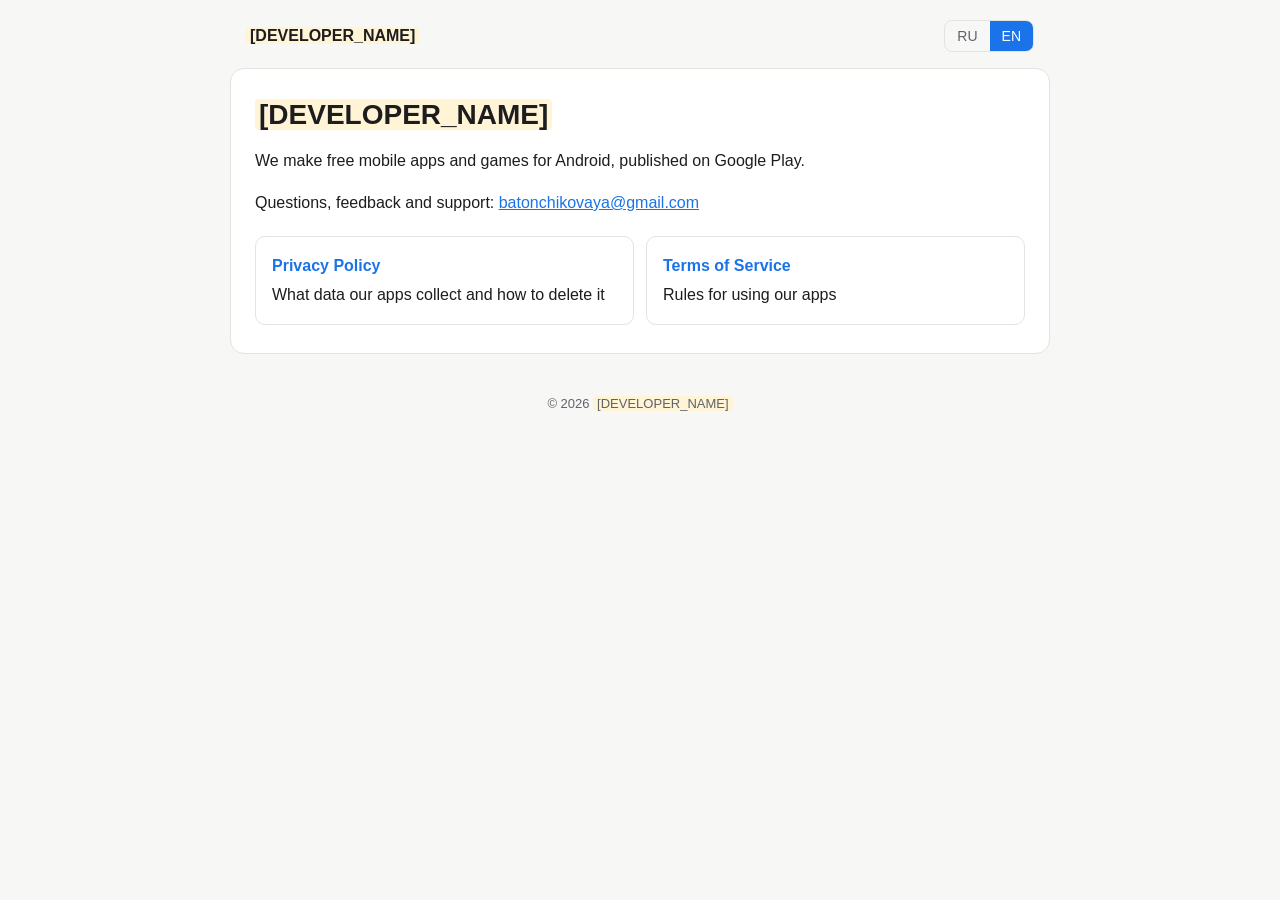
==== index.html @ ebb181bc "Developer site: home, privacy policy and terms (RU/EN) Privacy policy says an app may use only part " ====
<!doctype html>
<html lang="ru">
<head>
<meta charset="utf-8">
<meta name="viewport" content="width=device-width, initial-scale=1">
<title>Mobile Apps</title>
<meta name="description" content="Мобильные приложения и игры / Mobile apps and games">
<link rel="stylesheet" href="style.css">
<script src="lang.js"></script>
</head>
<body>

<header class="top">
  <a class="home" href="./"><span class="placeholder">[DEVELOPER_NAME]</span></a>
  <div class="lang-switch"><button data-lang="ru">RU</button><button data-lang="en">EN</button></div>
</header>

<main>
<article class="l10n" lang="ru">
  <h1><span class="placeholder">[DEVELOPER_NAME]</span></h1>
  <p>Мы создаём бесплатные мобильные приложения и игры для Android, которые публикуются в Google Play.</p>
  <p>Вопросы, предложения и обращения в поддержку: <a href="mailto:batonchikovaya@gmail.com">batonchikovaya@gmail.com</a></p>
  <div class="cards">
    <a class="card" href="privacy-policy.html"><strong>Политика конфиденциальности</strong>Какие данные собирают наши приложения и как их удалить</a>
    <a class="card" href="terms.html"><strong>Условия использования</strong>Правила использования наших приложений</a>
  </div>
</article>

<article class="l10n" lang="en">
  <h1><span class="placeholder">[DEVELOPER_NAME]</span></h1>
  <p>We make free mobile apps and games for Android, published on Google Play.</p>
  <p>Questions, feedback and support: <a href="mailto:batonchikovaya@gmail.com">batonchikovaya@gmail.com</a></p>
  <div class="cards">
    <a class="card" href="privacy-policy.html"><strong>Privacy Policy</strong>What data our apps collect and how to delete it</a>
    <a class="card" href="terms.html"><strong>Terms of Service</strong>Rules for using our apps</a>
  </div>
</article>
</main>
<footer>© 2026 <span class="placeholder">[DEVELOPER_NAME]</span></footer>
</body>
</html>
---- style.css ----
:root {
  --bg: #f7f7f5;
  --surface: #ffffff;
  --text: #1d1d1f;
  --muted: #5f6368;
  --accent: #1a73e8;
  --border: #e3e3e0;
  --placeholder-bg: #fff4d6;
}
@media (prefers-color-scheme: dark) {
  :root {
    --bg: #121212;
    --surface: #1c1c1e;
    --text: #ececec;
    --muted: #a0a0a5;
    --accent: #8ab4f8;
    --border: #2c2c2e;
    --placeholder-bg: #4a3b10;
  }
}

* { box-sizing: border-box; }

body {
  margin: 0;
  background: var(--bg);
  color: var(--text);
  font: 16px/1.6 -apple-system, BlinkMacSystemFont, "Segoe UI", Roboto, Helvetica, Arial, sans-serif;
}

header.top {
  max-width: 820px;
  margin: 0 auto;
  padding: 20px 16px 0;
  display: flex;
  align-items: center;
  justify-content: space-between;
  gap: 12px;
  flex-wrap: wrap;
}
header.top a.home { color: var(--text); font-weight: 600; text-decoration: none; }
header.top nav { display: flex; gap: 16px; flex-wrap: wrap; font-size: 15px; }

.lang-switch { display: inline-flex; border: 1px solid var(--border); border-radius: 8px; overflow: hidden; }
.lang-switch button {
  border: 0; background: transparent; color: var(--muted);
  padding: 4px 12px; font: inherit; font-size: 14px; cursor: pointer;
}
.lang-switch button.active { background: var(--accent); color: #fff; }

main {
  max-width: 820px;
  margin: 16px auto 40px;
  padding: 28px 24px;
  background: var(--surface);
  border: 1px solid var(--border);
  border-radius: 14px;
}
@media (max-width: 600px) {
  main { margin: 12px 16px 32px; padding: 20px 16px; }
}

h1 { font-size: 28px; line-height: 1.25; margin: 0 0 8px; }
h2 { font-size: 20px; margin: 32px 0 8px; }
h3 { font-size: 17px; margin: 20px 0 4px; }
p, li { color: var(--text); }
.muted { color: var(--muted); font-size: 14px; }
a { color: var(--accent); }

.service {
  border-left: 3px solid var(--border);
  padding: 2px 0 2px 14px;
  margin: 14px 0;
}
.service p { margin: 4px 0; }

.placeholder {
  background: var(--placeholder-bg);
  padding: 0 4px;
  border-radius: 4px;
}

.cards { display: grid; gap: 12px; grid-template-columns: repeat(auto-fit, minmax(220px, 1fr)); margin-top: 20px; }
.card {
  display: block; padding: 16px; border: 1px solid var(--border); border-radius: 10px;
  text-decoration: none; color: var(--text);
}
.card strong { display: block; margin-bottom: 4px; color: var(--accent); }

footer { text-align: center; color: var(--muted); font-size: 13px; padding: 0 16px 32px; }

/* language visibility */
body:not(.lang-en) [lang="en"].l10n { display: none; }
body.lang-en [lang="ru"].l10n { display: none; }
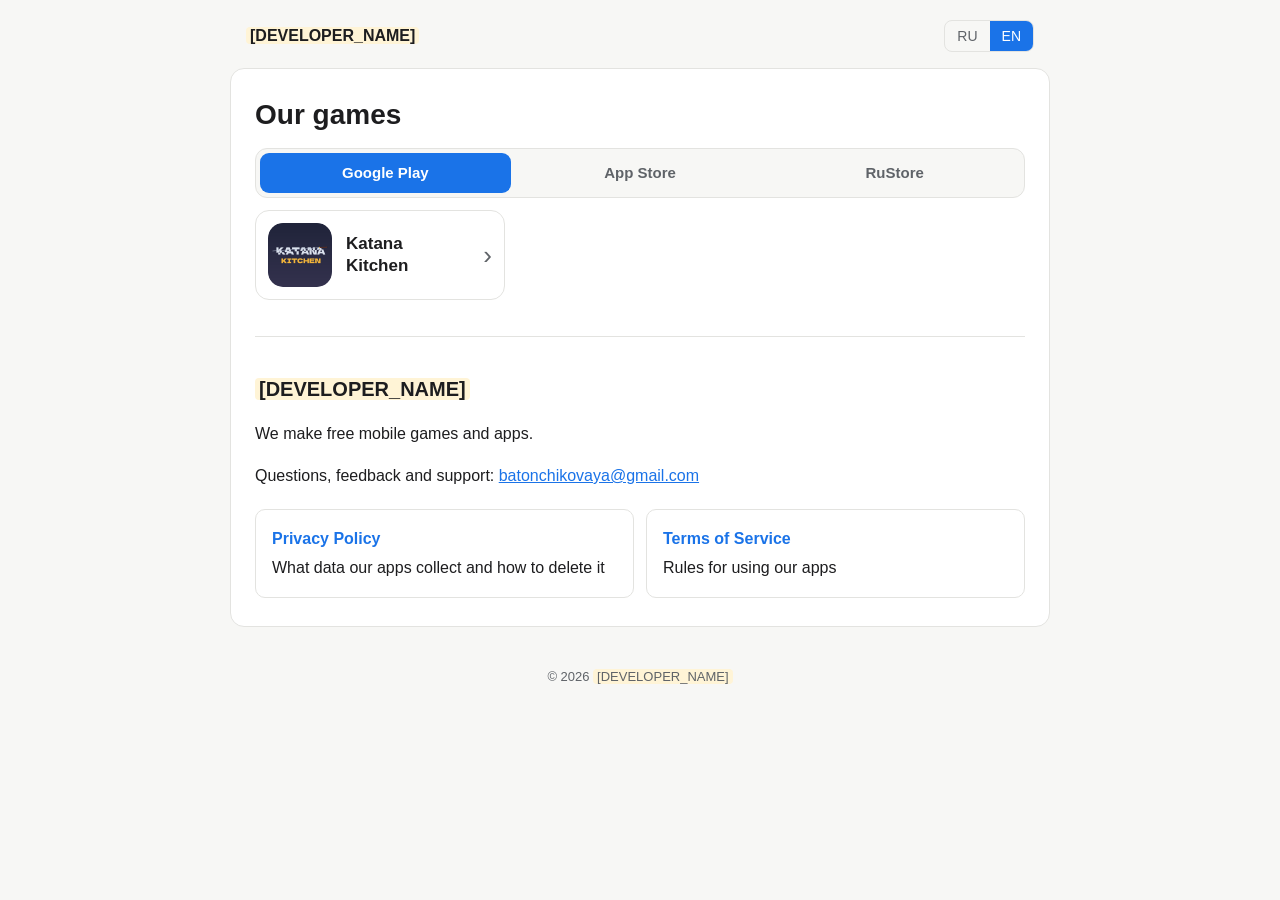
==== commit 03a1e4c1: "Home page: our games with Google Play / App Store / RuStore tabs games.json lists the games; ?store=" ====
--- a/index.html
+++ b/index.html
@@ -7,6 +7,7 @@
 <meta name="description" content="Мобильные приложения и игры / Mobile apps and games">
 <link rel="stylesheet" href="style.css">
 <script src="lang.js"></script>
+<script src="games.js"></script>
 </head>
 <body>
 
@@ -16,9 +17,14 @@
 </header>
 
 <main>
+<h1 class="l10n" lang="ru">Наши игры</h1>
+<h1 class="l10n" lang="en">Our games</h1>
+<section id="games"></section>
+
+<div class="about">
 <article class="l10n" lang="ru">
-  <h1><span class="placeholder">[DEVELOPER_NAME]</span></h1>
-  <p>Мы создаём бесплатные мобильные приложения и игры для Android, которые публикуются в Google Play.</p>
+  <h2><span class="placeholder">[DEVELOPER_NAME]</span></h2>
+  <p>Мы создаём бесплатные мобильные игры и приложения.</p>
   <p>Вопросы, предложения и обращения в поддержку: <a href="mailto:batonchikovaya@gmail.com">batonchikovaya@gmail.com</a></p>
   <div class="cards">
     <a class="card" href="privacy-policy.html"><strong>Политика конфиденциальности</strong>Какие данные собирают наши приложения и как их удалить</a>
@@ -27,14 +33,15 @@
 </article>
 
 <article class="l10n" lang="en">
-  <h1><span class="placeholder">[DEVELOPER_NAME]</span></h1>
-  <p>We make free mobile apps and games for Android, published on Google Play.</p>
+  <h2><span class="placeholder">[DEVELOPER_NAME]</span></h2>
+  <p>We make free mobile games and apps.</p>
   <p>Questions, feedback and support: <a href="mailto:batonchikovaya@gmail.com">batonchikovaya@gmail.com</a></p>
   <div class="cards">
     <a class="card" href="privacy-policy.html"><strong>Privacy Policy</strong>What data our apps collect and how to delete it</a>
     <a class="card" href="terms.html"><strong>Terms of Service</strong>Rules for using our apps</a>
   </div>
 </article>
+</div>
 </main>
 <footer>© 2026 <span class="placeholder">[DEVELOPER_NAME]</span></footer>
 </body>
--- a/style.css
+++ b/style.css
@@ -92,3 +92,30 @@
 /* language visibility */
 body:not(.lang-en) [lang="en"].l10n { display: none; }
 body.lang-en [lang="ru"].l10n { display: none; }
+
+/* games: one tab per store */
+.tabs {
+  display: flex; gap: 4px; padding: 4px; margin: 16px 0 12px;
+  background: var(--bg); border: 1px solid var(--border); border-radius: 12px;
+}
+.tab {
+  flex: 1; min-height: 40px; border: 0; border-radius: 9px; background: transparent;
+  color: var(--muted); font: inherit; font-size: 15px; font-weight: 600; cursor: pointer;
+}
+.tab.active { background: var(--accent); color: var(--surface); }
+.games { display: grid; gap: 10px; grid-template-columns: repeat(auto-fill, minmax(240px, 1fr)); margin-top: 12px; }
+.game {
+  display: flex; align-items: center; gap: 14px; padding: 12px;
+  border: 1px solid var(--border); border-radius: 14px; text-decoration: none; color: var(--text);
+}
+.games[hidden] { display: none; }
+.game:hover { border-color: var(--accent); }
+.game img { width: 64px; height: 64px; border-radius: 15px; flex: none; }
+.game .name { flex: 1; font-size: 17px; font-weight: 600; line-height: 1.3; }
+.game .chevron { color: var(--muted); font-size: 26px; line-height: 1; }
+.empty { margin: 16px 0; }
+.about { margin-top: 36px; padding-top: 4px; border-top: 1px solid var(--border); }
+@media (max-width: 600px) {
+  .games { grid-template-columns: 1fr; }
+  h1 { font-size: 24px; }
+}
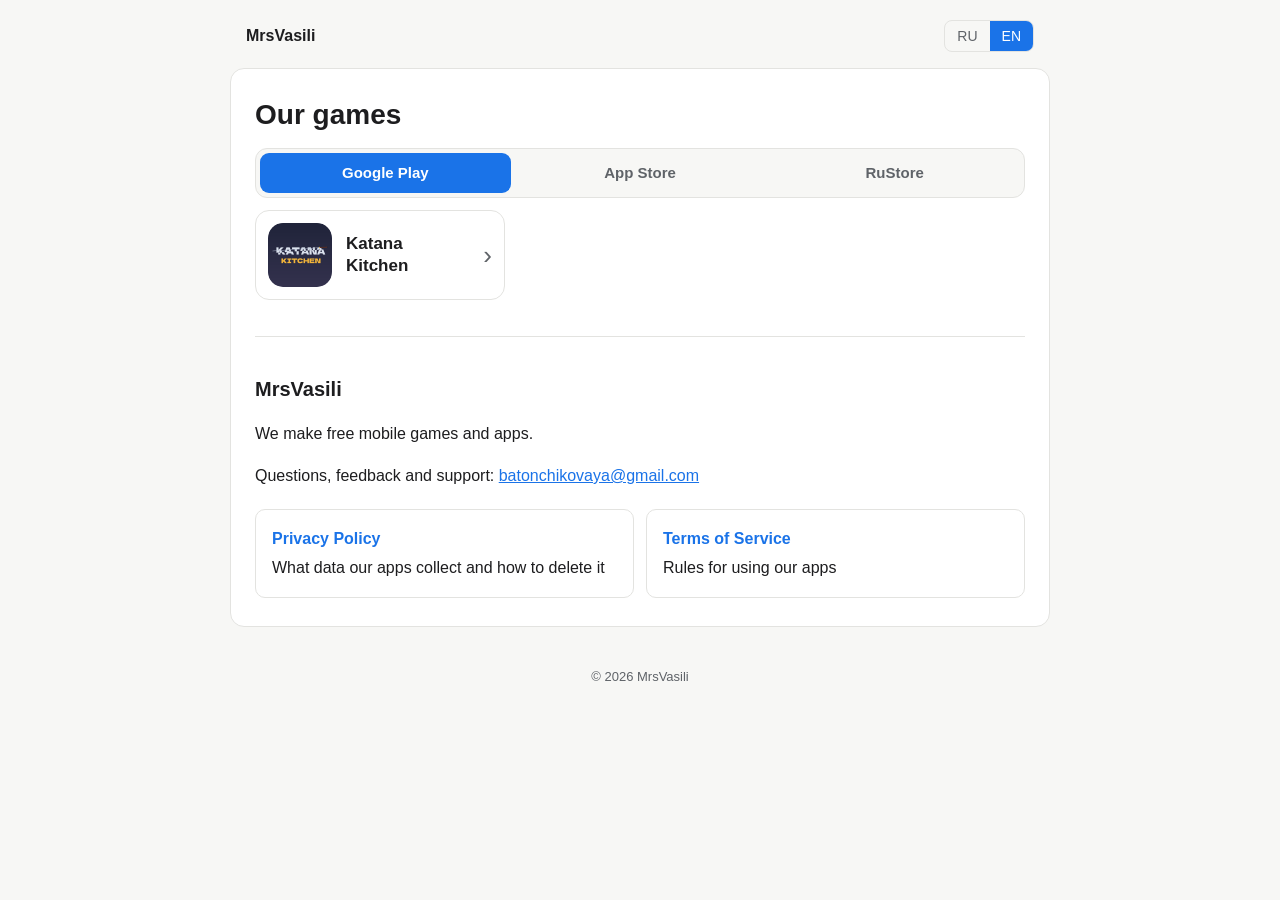
==== commit 4f20ffc5: "Developer name MrsVasili; the language a game passes wins ?lang=<any code>: ru gives Russian, anythi" ====
--- a/index.html
+++ b/index.html
@@ -3,7 +3,7 @@
 <head>
 <meta charset="utf-8">
 <meta name="viewport" content="width=device-width, initial-scale=1">
-<title>Mobile Apps</title>
+<title>MrsVasili — игры</title>
 <meta name="description" content="Мобильные приложения и игры / Mobile apps and games">
 <link rel="stylesheet" href="style.css">
 <script src="lang.js"></script>
@@ -12,7 +12,7 @@
 <body>
 
 <header class="top">
-  <a class="home" href="./"><span class="placeholder">[DEVELOPER_NAME]</span></a>
+  <a class="home" href="./">MrsVasili</a>
   <div class="lang-switch"><button data-lang="ru">RU</button><button data-lang="en">EN</button></div>
 </header>
 
@@ -23,7 +23,7 @@
 
 <div class="about">
 <article class="l10n" lang="ru">
-  <h2><span class="placeholder">[DEVELOPER_NAME]</span></h2>
+  <h2>MrsVasili</h2>
   <p>Мы создаём бесплатные мобильные игры и приложения.</p>
   <p>Вопросы, предложения и обращения в поддержку: <a href="mailto:batonchikovaya@gmail.com">batonchikovaya@gmail.com</a></p>
   <div class="cards">
@@ -33,7 +33,7 @@
 </article>
 
 <article class="l10n" lang="en">
-  <h2><span class="placeholder">[DEVELOPER_NAME]</span></h2>
+  <h2>MrsVasili</h2>
   <p>We make free mobile games and apps.</p>
   <p>Questions, feedback and support: <a href="mailto:batonchikovaya@gmail.com">batonchikovaya@gmail.com</a></p>
   <div class="cards">
@@ -43,6 +43,6 @@
 </article>
 </div>
 </main>
-<footer>© 2026 <span class="placeholder">[DEVELOPER_NAME]</span></footer>
+<footer>© 2026 MrsVasili</footer>
 </body>
 </html>
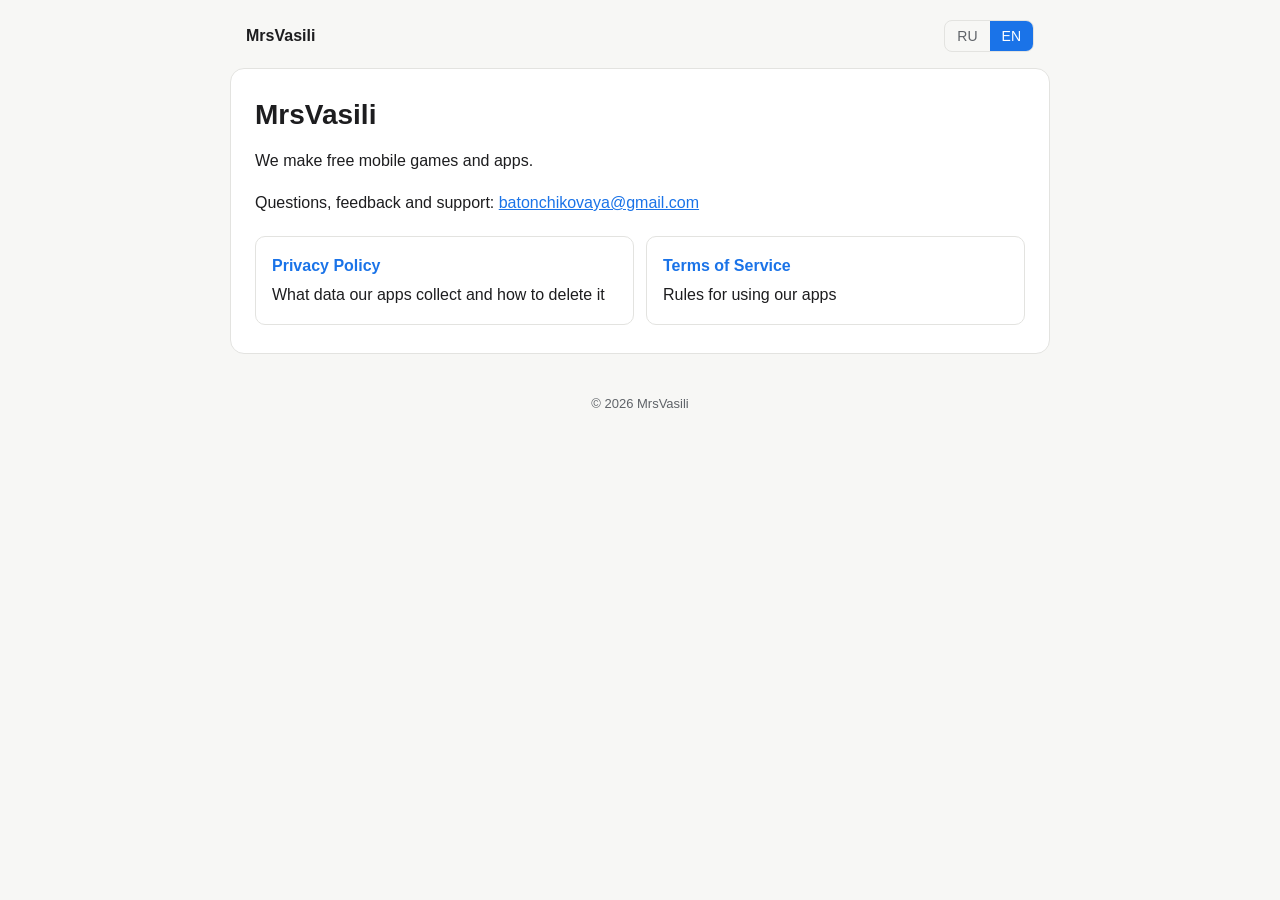
==== commit b294a2ae: "Publish the privacy policy and terms with a plain home page The games list stays on claude/optimisti" ====
--- a/index.html
+++ b/index.html
@@ -3,11 +3,10 @@
 <head>
 <meta charset="utf-8">
 <meta name="viewport" content="width=device-width, initial-scale=1">
-<title>MrsVasili — игры</title>
+<title>MrsVasili</title>
 <meta name="description" content="Мобильные приложения и игры / Mobile apps and games">
 <link rel="stylesheet" href="style.css">
 <script src="lang.js"></script>
-<script src="games.js"></script>
 </head>
 <body>
 
@@ -17,13 +16,8 @@
 </header>
 
 <main>
-<h1 class="l10n" lang="ru">Наши игры</h1>
-<h1 class="l10n" lang="en">Our games</h1>
-<section id="games"></section>
-
-<div class="about">
 <article class="l10n" lang="ru">
-  <h2>MrsVasili</h2>
+  <h1>MrsVasili</h1>
   <p>Мы создаём бесплатные мобильные игры и приложения.</p>
   <p>Вопросы, предложения и обращения в поддержку: <a href="mailto:batonchikovaya@gmail.com">batonchikovaya@gmail.com</a></p>
   <div class="cards">
@@ -33,7 +27,7 @@
 </article>
 
 <article class="l10n" lang="en">
-  <h2>MrsVasili</h2>
+  <h1>MrsVasili</h1>
   <p>We make free mobile games and apps.</p>
   <p>Questions, feedback and support: <a href="mailto:batonchikovaya@gmail.com">batonchikovaya@gmail.com</a></p>
   <div class="cards">
@@ -41,7 +35,6 @@
     <a class="card" href="terms.html"><strong>Terms of Service</strong>Rules for using our apps</a>
   </div>
 </article>
-</div>
 </main>
 <footer>© 2026 MrsVasili</footer>
 </body>
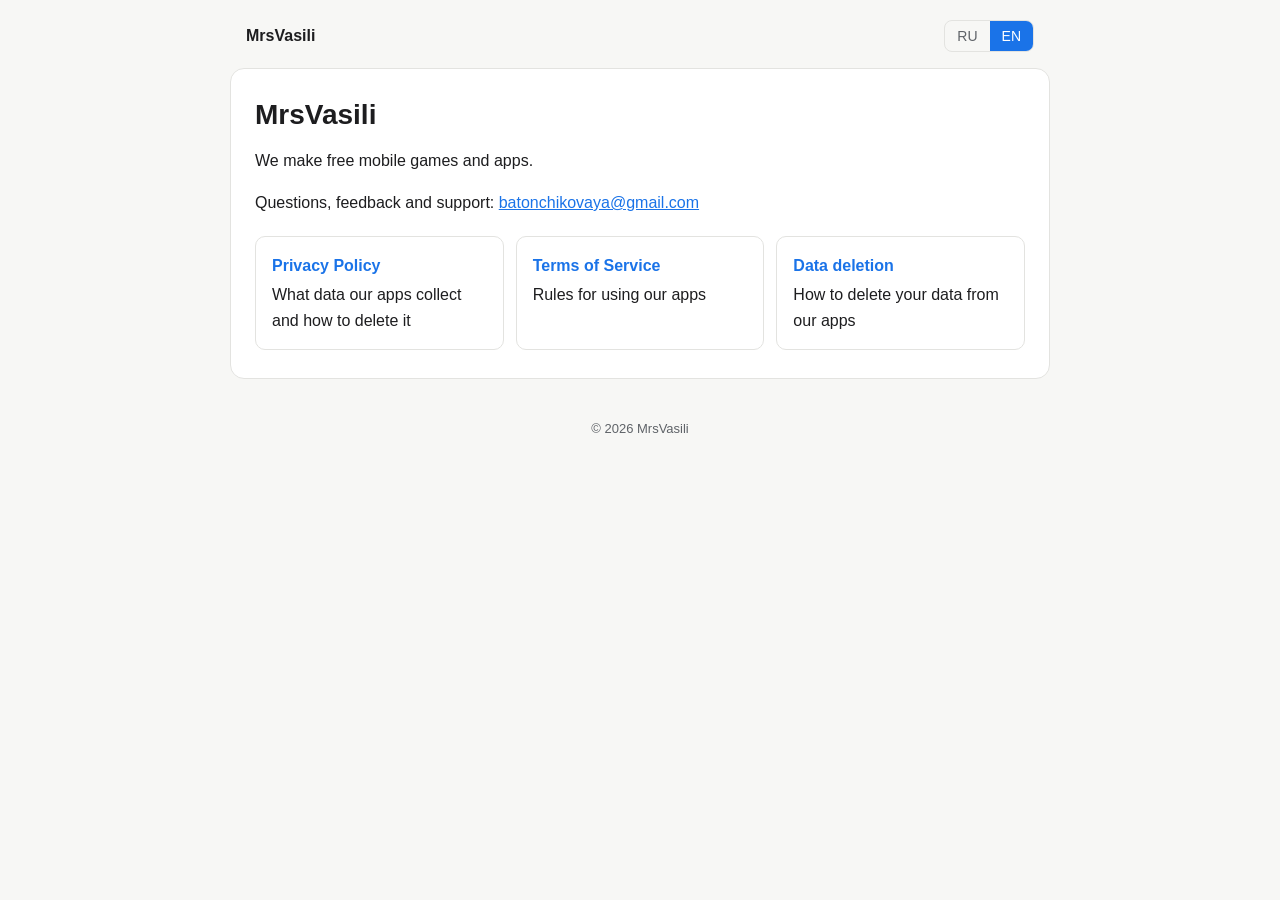
==== commit 22476c5f: "Add a data deletion page for the Google Play data safety form Step-by-step deletion request, what is" ====
--- a/index.html
+++ b/index.html
@@ -23,6 +23,7 @@
   <div class="cards">
     <a class="card" href="privacy-policy.html"><strong>Политика конфиденциальности</strong>Какие данные собирают наши приложения и как их удалить</a>
     <a class="card" href="terms.html"><strong>Условия использования</strong>Правила использования наших приложений</a>
+    <a class="card" href="delete-data.html"><strong>Удаление данных</strong>Как удалить свои данные из наших приложений</a>
   </div>
 </article>
 
@@ -33,6 +34,7 @@
   <div class="cards">
     <a class="card" href="privacy-policy.html"><strong>Privacy Policy</strong>What data our apps collect and how to delete it</a>
     <a class="card" href="terms.html"><strong>Terms of Service</strong>Rules for using our apps</a>
+    <a class="card" href="delete-data.html"><strong>Data deletion</strong>How to delete your data from our apps</a>
   </div>
 </article>
 </main>
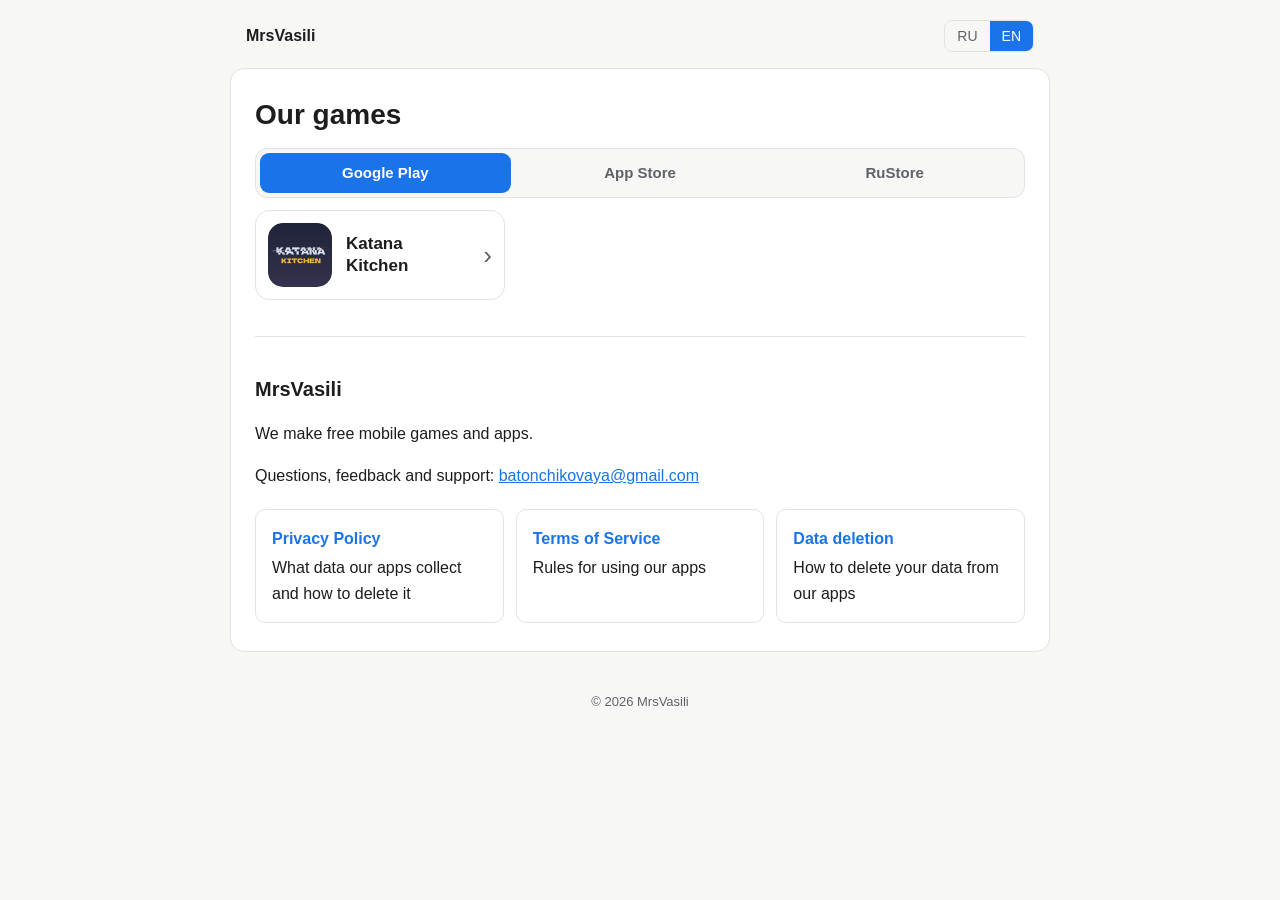
==== commit 8e8cdb2e: "Merge main (data deletion page) into claude/optimistic-edison-s0sv1x" ====
--- a/index.html
+++ b/index.html
@@ -3,10 +3,11 @@
 <head>
 <meta charset="utf-8">
 <meta name="viewport" content="width=device-width, initial-scale=1">
-<title>MrsVasili</title>
+<title>MrsVasili — игры</title>
 <meta name="description" content="Мобильные приложения и игры / Mobile apps and games">
 <link rel="stylesheet" href="style.css">
 <script src="lang.js"></script>
+<script src="games.js"></script>
 </head>
 <body>
 
@@ -16,8 +17,13 @@
 </header>
 
 <main>
+<h1 class="l10n" lang="ru">Наши игры</h1>
+<h1 class="l10n" lang="en">Our games</h1>
+<section id="games"></section>
+
+<div class="about">
 <article class="l10n" lang="ru">
-  <h1>MrsVasili</h1>
+  <h2>MrsVasili</h2>
   <p>Мы создаём бесплатные мобильные игры и приложения.</p>
   <p>Вопросы, предложения и обращения в поддержку: <a href="mailto:batonchikovaya@gmail.com">batonchikovaya@gmail.com</a></p>
   <div class="cards">
@@ -28,7 +34,7 @@
 </article>
 
 <article class="l10n" lang="en">
-  <h1>MrsVasili</h1>
+  <h2>MrsVasili</h2>
   <p>We make free mobile games and apps.</p>
   <p>Questions, feedback and support: <a href="mailto:batonchikovaya@gmail.com">batonchikovaya@gmail.com</a></p>
   <div class="cards">
@@ -37,6 +43,7 @@
     <a class="card" href="delete-data.html"><strong>Data deletion</strong>How to delete your data from our apps</a>
   </div>
 </article>
+</div>
 </main>
 <footer>© 2026 MrsVasili</footer>
 </body>
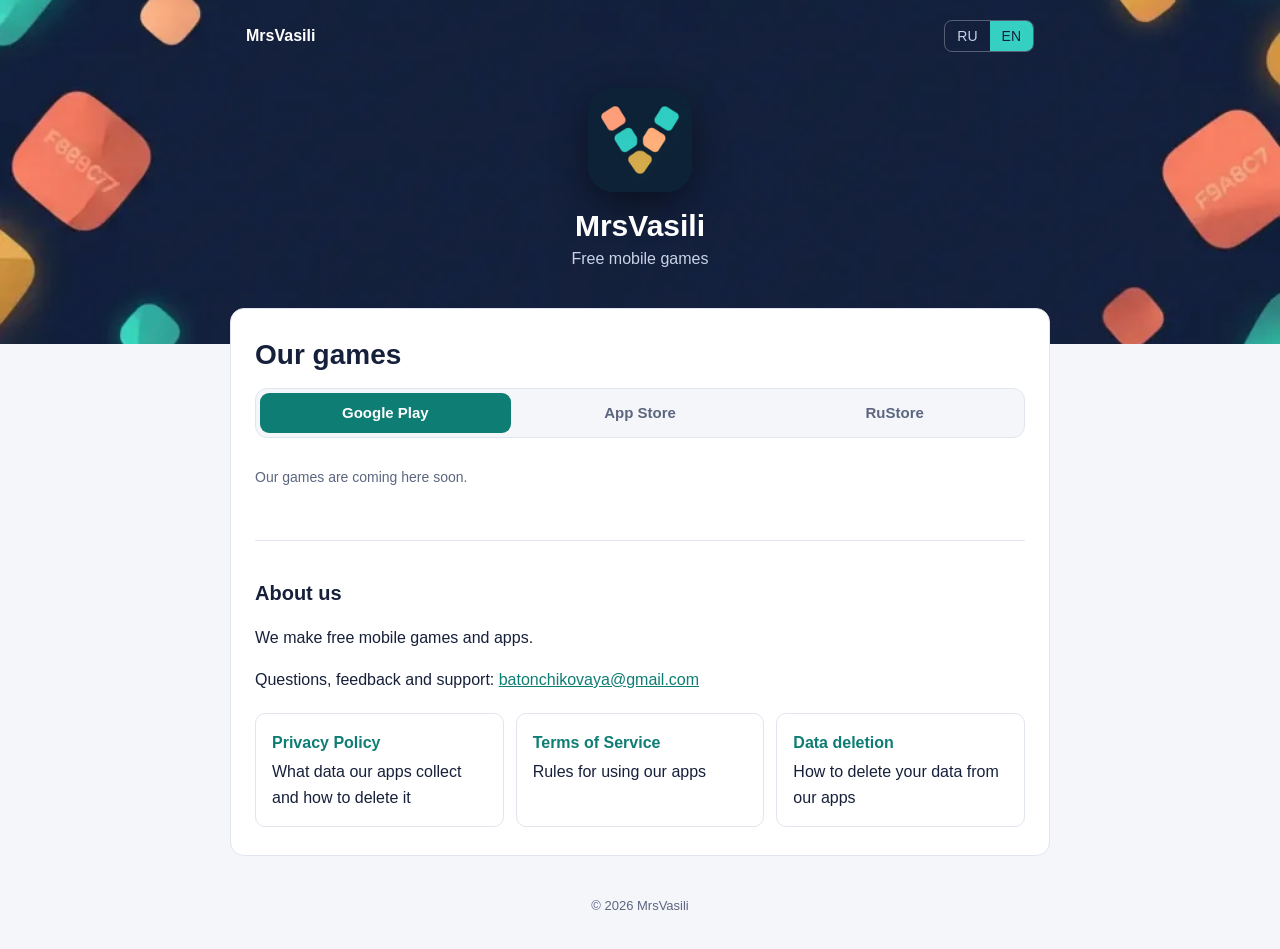
==== commit bf0bdc2e: "Brand look: dark hero with the tiles picture and the V logo, favicon, teal palette The owner's two p" ====
--- a/index.html
+++ b/index.html
@@ -5,16 +5,27 @@
 <meta name="viewport" content="width=device-width, initial-scale=1">
 <title>MrsVasili — игры</title>
 <meta name="description" content="Мобильные приложения и игры / Mobile apps and games">
+<link rel="icon" type="image/png" href="img/favicon.png">
+<link rel="apple-touch-icon" href="img/apple-touch-icon.png">
+<meta name="theme-color" content="#13203c">
 <link rel="stylesheet" href="style.css">
 <script src="lang.js"></script>
 <script src="games.js"></script>
 </head>
 <body>
 
-<header class="top">
+<div class="hero-wrap">
+<header class="top on-dark">
   <a class="home" href="./">MrsVasili</a>
   <div class="lang-switch"><button data-lang="ru">RU</button><button data-lang="en">EN</button></div>
 </header>
+<section class="hero">
+  <img class="hero-logo" src="img/logo.png" alt="" width="104" height="104">
+  <p class="hero-name">MrsVasili</p>
+  <p class="hero-tag l10n" lang="ru">Бесплатные мобильные игры</p>
+  <p class="hero-tag l10n" lang="en">Free mobile games</p>
+</section>
+</div>
 
 <main>
 <h1 class="l10n" lang="ru">Наши игры</h1>
@@ -23,7 +34,7 @@
 
 <div class="about">
 <article class="l10n" lang="ru">
-  <h2>MrsVasili</h2>
+  <h2>О нас</h2>
   <p>Мы создаём бесплатные мобильные игры и приложения.</p>
   <p>Вопросы, предложения и обращения в поддержку: <a href="mailto:batonchikovaya@gmail.com">batonchikovaya@gmail.com</a></p>
   <div class="cards">
@@ -34,7 +45,7 @@
 </article>
 
 <article class="l10n" lang="en">
-  <h2>MrsVasili</h2>
+  <h2>About us</h2>
   <p>We make free mobile games and apps.</p>
   <p>Questions, feedback and support: <a href="mailto:batonchikovaya@gmail.com">batonchikovaya@gmail.com</a></p>
   <div class="cards">
--- a/style.css
+++ b/style.css
@@ -1,20 +1,21 @@
 :root {
-  --bg: #f7f7f5;
+  --bg: #f4f6fa;
   --surface: #ffffff;
-  --text: #1d1d1f;
-  --muted: #5f6368;
-  --accent: #1a73e8;
-  --border: #e3e3e0;
+  --text: #16203a;
+  --muted: #5d6680;
+  --accent: #0e7d73;
+  --border: #e1e5ee;
   --placeholder-bg: #fff4d6;
+  --navy: #13203c;
 }
 @media (prefers-color-scheme: dark) {
   :root {
-    --bg: #121212;
-    --surface: #1c1c1e;
-    --text: #ececec;
-    --muted: #a0a0a5;
-    --accent: #8ab4f8;
-    --border: #2c2c2e;
+    --bg: #0e182d;
+    --surface: #16223b;
+    --text: #e9edf5;
+    --muted: #a2abc0;
+    --accent: #36d0c3;
+    --border: #27344f;
     --placeholder-bg: #4a3b10;
   }
 }
@@ -38,7 +39,11 @@
   gap: 12px;
   flex-wrap: wrap;
 }
-header.top a.home { color: var(--text); font-weight: 600; text-decoration: none; }
+header.top a.home { color: var(--text); font-weight: 600; text-decoration: none; display: inline-flex; align-items: center; gap: 10px; }
+header.top a.home::before {
+  content: ""; width: 32px; height: 32px; border-radius: 9px; flex: none;
+  background: var(--navy) url(img/logo.png) center / cover;
+}
 header.top nav { display: flex; gap: 16px; flex-wrap: wrap; font-size: 15px; }
 
 .lang-switch { display: inline-flex; border: 1px solid var(--border); border-radius: 8px; overflow: hidden; }
@@ -46,7 +51,7 @@
   border: 0; background: transparent; color: var(--muted);
   padding: 4px 12px; font: inherit; font-size: 14px; cursor: pointer;
 }
-.lang-switch button.active { background: var(--accent); color: #fff; }
+.lang-switch button.active { background: var(--accent); color: var(--surface); }
 
 main {
   max-width: 820px;
@@ -119,3 +124,27 @@
   .games { grid-template-columns: 1fr; }
   h1 { font-size: 24px; }
 }
+
+/* home page: dark band with the brand picture behind the logo */
+.hero-wrap {
+  background: var(--navy) url(img/hero.webp) center / cover no-repeat;
+  color: #fff;
+  padding-bottom: 56px;
+}
+header.top.on-dark a.home { color: #fff; }
+header.top.on-dark a.home::before { display: none; }
+.on-dark .lang-switch { border-color: rgba(255, 255, 255, 0.28); }
+.on-dark .lang-switch button { color: #c9d2e6; }
+.on-dark .lang-switch button.active { background: #36d0c3; color: var(--navy); }
+.hero { max-width: 820px; margin: 0 auto; padding: 24px 16px 0; text-align: center; }
+.hero-logo {
+  width: 104px; height: 104px; border-radius: 26px; display: block; margin: 0 auto;
+  box-shadow: 0 14px 36px rgba(0, 0, 0, 0.45);
+}
+.hero-name { font-size: 30px; font-weight: 700; line-height: 1.2; margin: 16px 0 2px; color: #fff; }
+.hero-tag { margin: 0; color: #c9d2e6; }
+.hero-wrap + main { position: relative; margin-top: -36px; }
+@media (min-width: 900px) {
+  .hero-wrap { padding-bottom: 72px; }
+  .hero { padding-top: 36px; }
+}
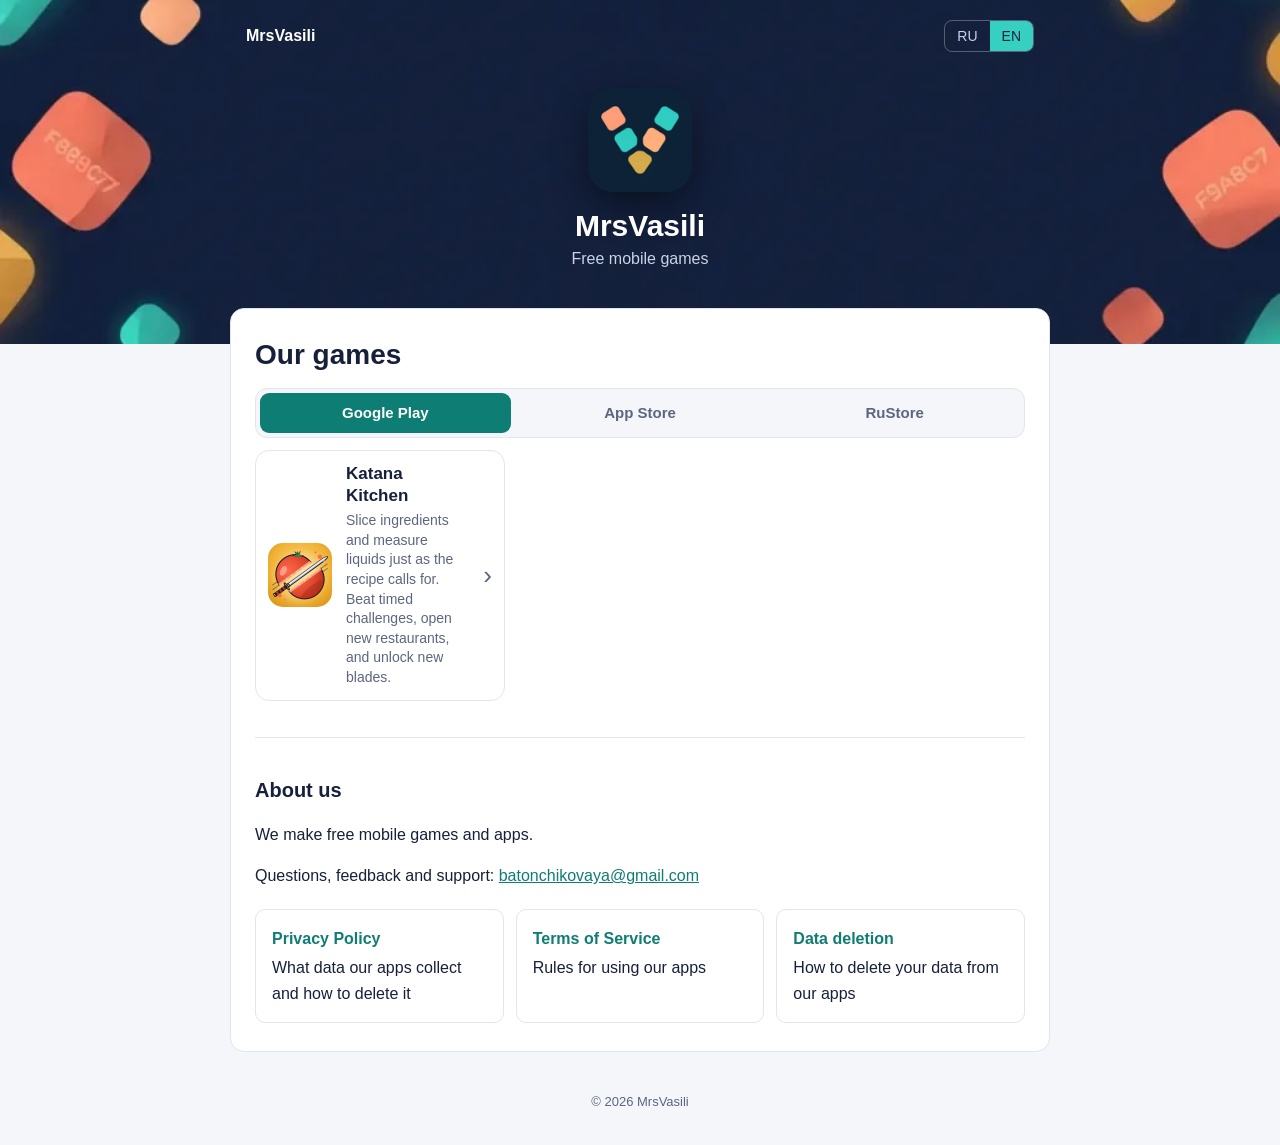
==== commit c13756b1: "Refresh cached files for the games section" ====
--- a/index.html
+++ b/index.html
@@ -8,9 +8,9 @@
 <link rel="icon" type="image/png" href="img/favicon.png">
 <link rel="apple-touch-icon" href="img/apple-touch-icon.png">
 <meta name="theme-color" content="#13203c">
-<link rel="stylesheet" href="style.css">
+<link rel="stylesheet" href="style.css?v=2">
 <script src="lang.js"></script>
-<script src="games.js"></script>
+<script src="games.js?v=2"></script>
 </head>
 <body>
 
--- a/style.css
+++ b/style.css
@@ -1,150 +1,152 @@
-:root {
-  --bg: #f4f6fa;
-  --surface: #ffffff;
-  --text: #16203a;
-  --muted: #5d6680;
-  --accent: #0e7d73;
-  --border: #e1e5ee;
-  --placeholder-bg: #fff4d6;
-  --navy: #13203c;
-}
-@media (prefers-color-scheme: dark) {
-  :root {
-    --bg: #0e182d;
-    --surface: #16223b;
-    --text: #e9edf5;
-    --muted: #a2abc0;
-    --accent: #36d0c3;
-    --border: #27344f;
-    --placeholder-bg: #4a3b10;
-  }
-}
-
-* { box-sizing: border-box; }
-
-body {
-  margin: 0;
-  background: var(--bg);
-  color: var(--text);
-  font: 16px/1.6 -apple-system, BlinkMacSystemFont, "Segoe UI", Roboto, Helvetica, Arial, sans-serif;
-}
-
-header.top {
-  max-width: 820px;
-  margin: 0 auto;
-  padding: 20px 16px 0;
-  display: flex;
-  align-items: center;
-  justify-content: space-between;
-  gap: 12px;
-  flex-wrap: wrap;
-}
-header.top a.home { color: var(--text); font-weight: 600; text-decoration: none; display: inline-flex; align-items: center; gap: 10px; }
-header.top a.home::before {
-  content: ""; width: 32px; height: 32px; border-radius: 9px; flex: none;
-  background: var(--navy) url(img/logo.png) center / cover;
-}
-header.top nav { display: flex; gap: 16px; flex-wrap: wrap; font-size: 15px; }
-
-.lang-switch { display: inline-flex; border: 1px solid var(--border); border-radius: 8px; overflow: hidden; }
-.lang-switch button {
-  border: 0; background: transparent; color: var(--muted);
-  padding: 4px 12px; font: inherit; font-size: 14px; cursor: pointer;
-}
-.lang-switch button.active { background: var(--accent); color: var(--surface); }
-
-main {
-  max-width: 820px;
-  margin: 16px auto 40px;
-  padding: 28px 24px;
-  background: var(--surface);
-  border: 1px solid var(--border);
-  border-radius: 14px;
-}
-@media (max-width: 600px) {
-  main { margin: 12px 16px 32px; padding: 20px 16px; }
-}
-
-h1 { font-size: 28px; line-height: 1.25; margin: 0 0 8px; }
-h2 { font-size: 20px; margin: 32px 0 8px; }
-h3 { font-size: 17px; margin: 20px 0 4px; }
-p, li { color: var(--text); }
-.muted { color: var(--muted); font-size: 14px; }
-a { color: var(--accent); }
-
-.service {
-  border-left: 3px solid var(--border);
-  padding: 2px 0 2px 14px;
-  margin: 14px 0;
-}
-.service p { margin: 4px 0; }
-
-.placeholder {
-  background: var(--placeholder-bg);
-  padding: 0 4px;
-  border-radius: 4px;
-}
-
-.cards { display: grid; gap: 12px; grid-template-columns: repeat(auto-fit, minmax(220px, 1fr)); margin-top: 20px; }
-.card {
-  display: block; padding: 16px; border: 1px solid var(--border); border-radius: 10px;
-  text-decoration: none; color: var(--text);
-}
-.card strong { display: block; margin-bottom: 4px; color: var(--accent); }
-
-footer { text-align: center; color: var(--muted); font-size: 13px; padding: 0 16px 32px; }
-
-/* language visibility */
-body:not(.lang-en) [lang="en"].l10n { display: none; }
-body.lang-en [lang="ru"].l10n { display: none; }
-
-/* games: one tab per store */
-.tabs {
-  display: flex; gap: 4px; padding: 4px; margin: 16px 0 12px;
-  background: var(--bg); border: 1px solid var(--border); border-radius: 12px;
-}
-.tab {
-  flex: 1; min-height: 40px; border: 0; border-radius: 9px; background: transparent;
-  color: var(--muted); font: inherit; font-size: 15px; font-weight: 600; cursor: pointer;
-}
-.tab.active { background: var(--accent); color: var(--surface); }
-.games { display: grid; gap: 10px; grid-template-columns: repeat(auto-fill, minmax(240px, 1fr)); margin-top: 12px; }
-.game {
-  display: flex; align-items: center; gap: 14px; padding: 12px;
-  border: 1px solid var(--border); border-radius: 14px; text-decoration: none; color: var(--text);
-}
-.games[hidden] { display: none; }
-.game:hover { border-color: var(--accent); }
-.game img { width: 64px; height: 64px; border-radius: 15px; flex: none; }
-.game .name { flex: 1; font-size: 17px; font-weight: 600; line-height: 1.3; }
-.game .chevron { color: var(--muted); font-size: 26px; line-height: 1; }
-.empty { margin: 16px 0; }
-.about { margin-top: 36px; padding-top: 4px; border-top: 1px solid var(--border); }
-@media (max-width: 600px) {
-  .games { grid-template-columns: 1fr; }
-  h1 { font-size: 24px; }
-}
-
-/* home page: dark band with the brand picture behind the logo */
-.hero-wrap {
-  background: var(--navy) url(img/hero.webp) center / cover no-repeat;
-  color: #fff;
-  padding-bottom: 56px;
-}
-header.top.on-dark a.home { color: #fff; }
-header.top.on-dark a.home::before { display: none; }
-.on-dark .lang-switch { border-color: rgba(255, 255, 255, 0.28); }
-.on-dark .lang-switch button { color: #c9d2e6; }
-.on-dark .lang-switch button.active { background: #36d0c3; color: var(--navy); }
-.hero { max-width: 820px; margin: 0 auto; padding: 24px 16px 0; text-align: center; }
-.hero-logo {
-  width: 104px; height: 104px; border-radius: 26px; display: block; margin: 0 auto;
-  box-shadow: 0 14px 36px rgba(0, 0, 0, 0.45);
-}
-.hero-name { font-size: 30px; font-weight: 700; line-height: 1.2; margin: 16px 0 2px; color: #fff; }
-.hero-tag { margin: 0; color: #c9d2e6; }
-.hero-wrap + main { position: relative; margin-top: -36px; }
-@media (min-width: 900px) {
-  .hero-wrap { padding-bottom: 72px; }
-  .hero { padding-top: 36px; }
-}
+:root {
+  --bg: #f4f6fa;
+  --surface: #ffffff;
+  --text: #16203a;
+  --muted: #5d6680;
+  --accent: #0e7d73;
+  --border: #e1e5ee;
+  --placeholder-bg: #fff4d6;
+  --navy: #13203c;
+}
+@media (prefers-color-scheme: dark) {
+  :root {
+    --bg: #0e182d;
+    --surface: #16223b;
+    --text: #e9edf5;
+    --muted: #a2abc0;
+    --accent: #36d0c3;
+    --border: #27344f;
+    --placeholder-bg: #4a3b10;
+  }
+}
+
+* { box-sizing: border-box; }
+
+body {
+  margin: 0;
+  background: var(--bg);
+  color: var(--text);
+  font: 16px/1.6 -apple-system, BlinkMacSystemFont, "Segoe UI", Roboto, Helvetica, Arial, sans-serif;
+}
+
+header.top {
+  max-width: 820px;
+  margin: 0 auto;
+  padding: 20px 16px 0;
+  display: flex;
+  align-items: center;
+  justify-content: space-between;
+  gap: 12px;
+  flex-wrap: wrap;
+}
+header.top a.home { color: var(--text); font-weight: 600; text-decoration: none; display: inline-flex; align-items: center; gap: 10px; }
+header.top a.home::before {
+  content: ""; width: 32px; height: 32px; border-radius: 9px; flex: none;
+  background: var(--navy) url(img/logo.png) center / cover;
+}
+header.top nav { display: flex; gap: 16px; flex-wrap: wrap; font-size: 15px; }
+
+.lang-switch { display: inline-flex; border: 1px solid var(--border); border-radius: 8px; overflow: hidden; }
+.lang-switch button {
+  border: 0; background: transparent; color: var(--muted);
+  padding: 4px 12px; font: inherit; font-size: 14px; cursor: pointer;
+}
+.lang-switch button.active { background: var(--accent); color: var(--surface); }
+
+main {
+  max-width: 820px;
+  margin: 16px auto 40px;
+  padding: 28px 24px;
+  background: var(--surface);
+  border: 1px solid var(--border);
+  border-radius: 14px;
+}
+@media (max-width: 600px) {
+  main { margin: 12px 16px 32px; padding: 20px 16px; }
+}
+
+h1 { font-size: 28px; line-height: 1.25; margin: 0 0 8px; }
+h2 { font-size: 20px; margin: 32px 0 8px; }
+h3 { font-size: 17px; margin: 20px 0 4px; }
+p, li { color: var(--text); }
+.muted { color: var(--muted); font-size: 14px; }
+a { color: var(--accent); }
+
+.service {
+  border-left: 3px solid var(--border);
+  padding: 2px 0 2px 14px;
+  margin: 14px 0;
+}
+.service p { margin: 4px 0; }
+
+.placeholder {
+  background: var(--placeholder-bg);
+  padding: 0 4px;
+  border-radius: 4px;
+}
+
+.cards { display: grid; gap: 12px; grid-template-columns: repeat(auto-fit, minmax(220px, 1fr)); margin-top: 20px; }
+.card {
+  display: block; padding: 16px; border: 1px solid var(--border); border-radius: 10px;
+  text-decoration: none; color: var(--text);
+}
+.card strong { display: block; margin-bottom: 4px; color: var(--accent); }
+
+footer { text-align: center; color: var(--muted); font-size: 13px; padding: 0 16px 32px; }
+
+/* language visibility */
+body:not(.lang-en) [lang="en"].l10n { display: none; }
+body.lang-en [lang="ru"].l10n { display: none; }
+
+/* games: one tab per store */
+.tabs {
+  display: flex; gap: 4px; padding: 4px; margin: 16px 0 12px;
+  background: var(--bg); border: 1px solid var(--border); border-radius: 12px;
+}
+.tab {
+  flex: 1; min-height: 40px; border: 0; border-radius: 9px; background: transparent;
+  color: var(--muted); font: inherit; font-size: 15px; font-weight: 600; cursor: pointer;
+}
+.tab.active { background: var(--accent); color: var(--surface); }
+.games { display: grid; gap: 10px; grid-template-columns: repeat(auto-fill, minmax(240px, 1fr)); margin-top: 12px; }
+.game {
+  display: flex; align-items: center; gap: 14px; padding: 12px;
+  border: 1px solid var(--border); border-radius: 14px; text-decoration: none; color: var(--text);
+}
+.games[hidden] { display: none; }
+.game:hover { border-color: var(--accent); }
+.game img { width: 64px; height: 64px; border-radius: 15px; flex: none; }
+.game-details { flex: 1; display: grid; gap: 4px; }
+.game .name { font-size: 17px; font-weight: 600; line-height: 1.3; }
+.game-description { color: var(--muted); font-size: 14px; line-height: 1.4; }
+.game .chevron { color: var(--muted); font-size: 26px; line-height: 1; }
+.empty { margin: 16px 0; }
+.about { margin-top: 36px; padding-top: 4px; border-top: 1px solid var(--border); }
+@media (max-width: 600px) {
+  .games { grid-template-columns: 1fr; }
+  h1 { font-size: 24px; }
+}
+
+/* home page: dark band with the brand picture behind the logo */
+.hero-wrap {
+  background: var(--navy) url(img/hero.webp) center / cover no-repeat;
+  color: #fff;
+  padding-bottom: 56px;
+}
+header.top.on-dark a.home { color: #fff; }
+header.top.on-dark a.home::before { display: none; }
+.on-dark .lang-switch { border-color: rgba(255, 255, 255, 0.28); }
+.on-dark .lang-switch button { color: #c9d2e6; }
+.on-dark .lang-switch button.active { background: #36d0c3; color: var(--navy); }
+.hero { max-width: 820px; margin: 0 auto; padding: 24px 16px 0; text-align: center; }
+.hero-logo {
+  width: 104px; height: 104px; border-radius: 26px; display: block; margin: 0 auto;
+  box-shadow: 0 14px 36px rgba(0, 0, 0, 0.45);
+}
+.hero-name { font-size: 30px; font-weight: 700; line-height: 1.2; margin: 16px 0 2px; color: #fff; }
+.hero-tag { margin: 0; color: #c9d2e6; }
+.hero-wrap + main { position: relative; margin-top: -36px; }
+@media (min-width: 900px) {
+  .hero-wrap { padding-bottom: 72px; }
+  .hero { padding-top: 36px; }
+}
